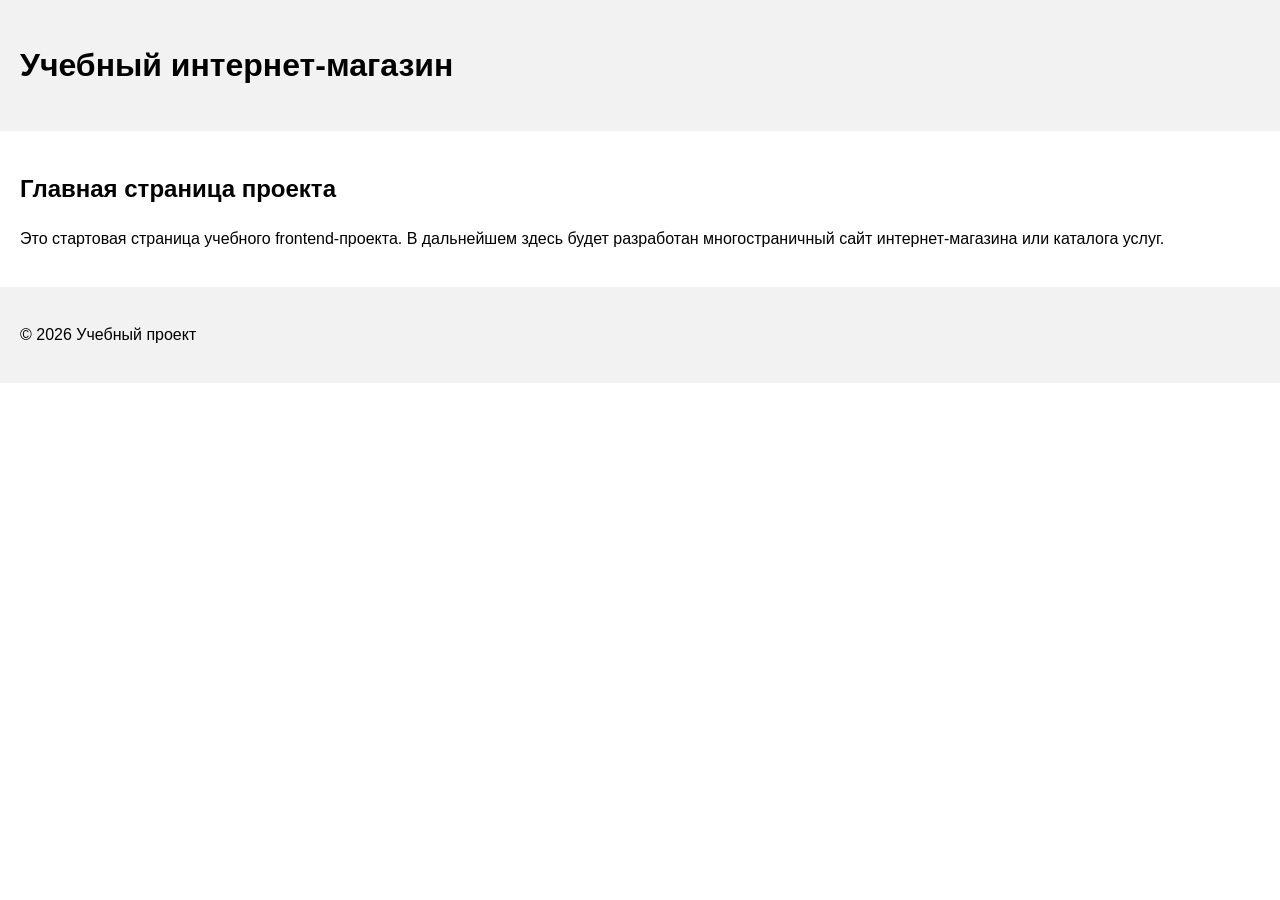
==== index.html @ fb4079a6 "feat: initialize frontend project structure" ====
<!DOCTYPE html>
<html lang="ru">
<head>
  <meta charset="UTF-8">
  <meta name="viewport" content="width=device-width, initial-scale=1.0">
  <title>Каталог товаров</title>
  <link rel="stylesheet" href="css/style.css">
</head>
<body>
  <header>
    <h1>Учебный интернет-магазин</h1>
  </header>

  <main>
    <section>
      <h2>Главная страница проекта</h2>
      <p>
        Это стартовая страница учебного frontend-проекта.
        В дальнейшем здесь будет разработан многостраничный сайт
        интернет-магазина или каталога услуг.
      </p>
    </section>
  </main>

  <footer>
    <p>&copy; 2026 Учебный проект</p>
  </footer>
</body>
</html>
---- css/style.css ----
body {
  margin: 0;
  font-family: Arial, sans-serif;
  line-height: 1.5;
}

header,
main,
footer {
  padding: 20px;
}

header {
  background-color: #f2f2f2;
}

footer {
  background-color: #f2f2f2;
}
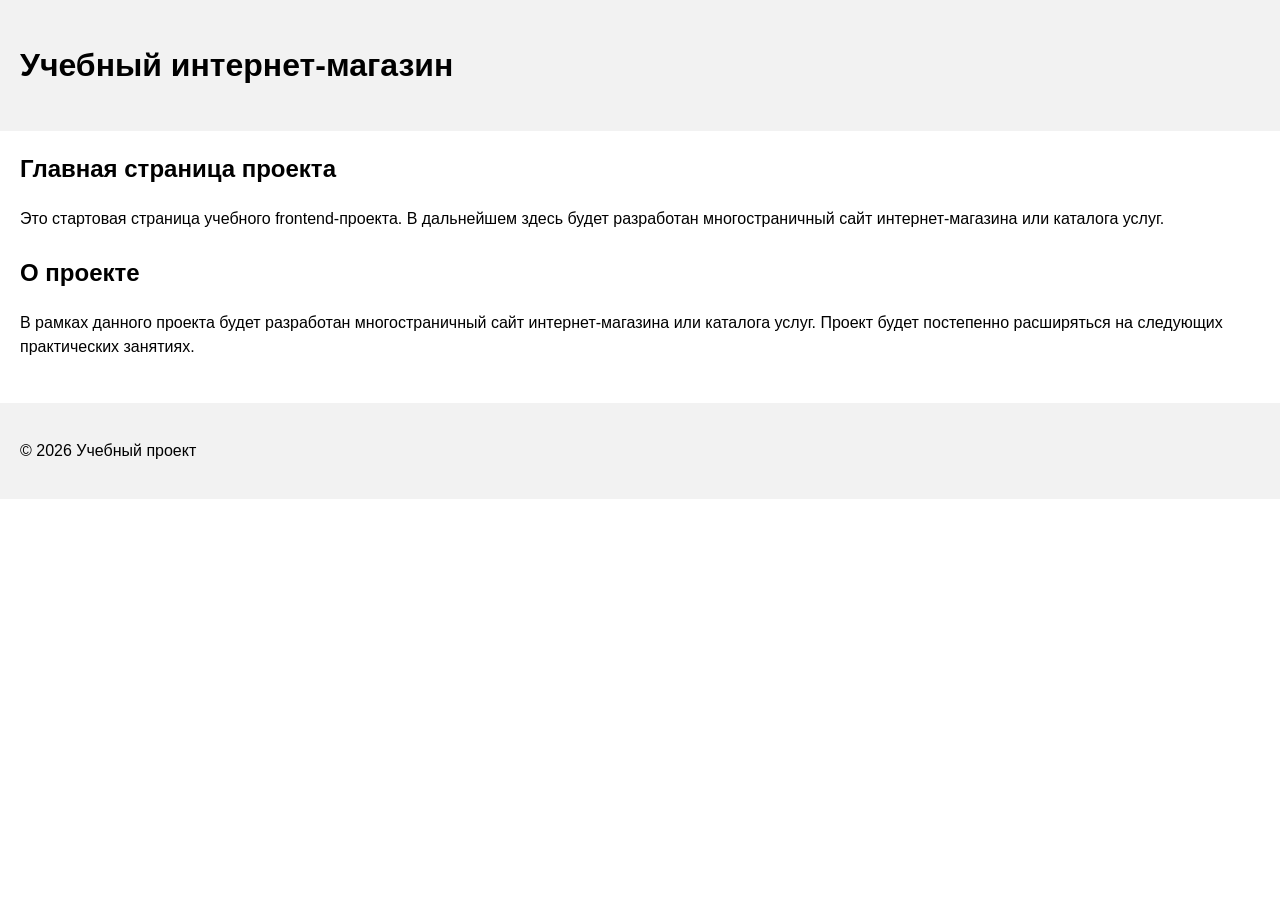
==== commit c4691328: "добавил секцию" ====
--- a/index.html
+++ b/index.html
@@ -20,6 +20,13 @@
         интернет-магазина или каталога услуг.
       </p>
     </section>
+    <section>
+        <h2>О проекте</h2>
+        <p>
+            В рамках данного проекта будет разработан многостраничный сайт интернет-магазина или каталога услуг. Проект будет постепенно
+            расширяться на следующих практических занятиях.
+        </p>
+    </section>
   </main>
 
   <footer>
--- a/css/style.css
+++ b/css/style.css
@@ -16,4 +16,12 @@
 
 footer {
   background-color: #f2f2f2;
+}
+
+section {
+    margin-bottom: 24px;
+}
+
+section h2 {
+    margin-top: 0;
 }
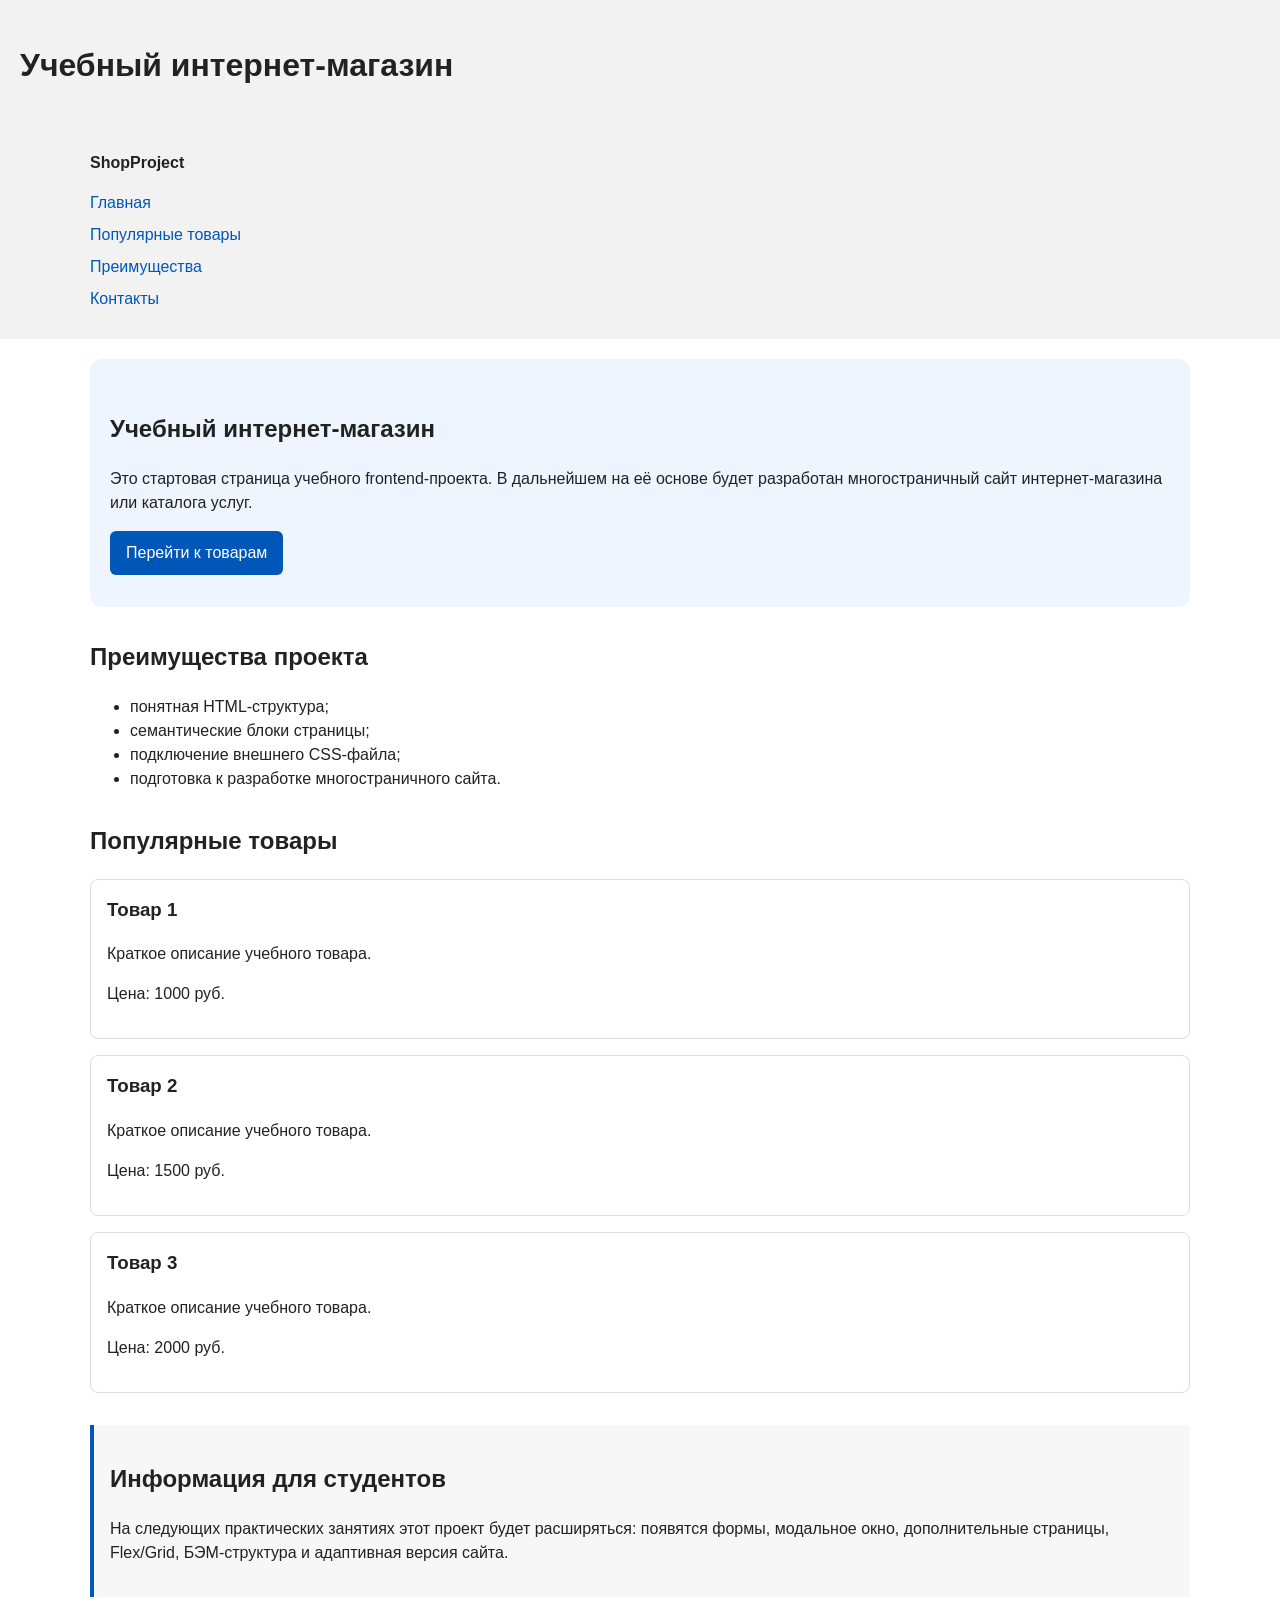
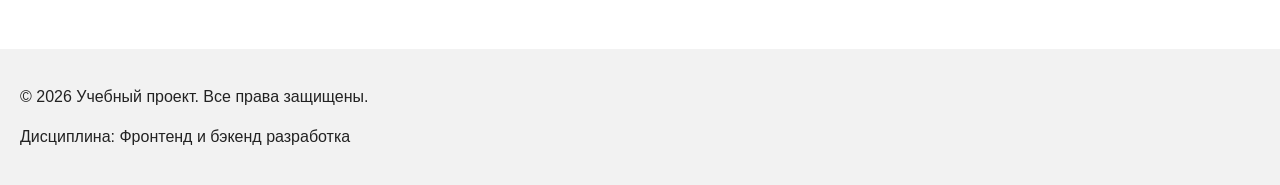
==== commit 4e793b61: "feat: add semantic HTML structure and base CSS styles" ====
--- a/index.html
+++ b/index.html
@@ -10,27 +10,83 @@
   <header>
     <h1>Учебный интернет-магазин</h1>
   </header>
+  <header>
+    <div class="site-header">
+      <a class="site-logo" href="index.html">ShopProject</a>
 
+      <nav class="site-nav" aria-label="Основная навигация">
+        <ul class="site-nav__list">
+          <li><a href="index.html">Главная</a></li>
+          <li><a href="#popular">Популярные товары</a></li>
+          <li><a href="#advantages">Преимущества</a></li>
+          <li><a href="#contacts">Контакты</a></li>
+        </ul>
+      </nav>
+    </div>
+  </header>
+  
   <main>
-    <section>
-      <h2>Главная страница проекта</h2>
+    <section class="hero">
+      <h1>Учебный интернет-магазин</h1>
       <p>
         Это стартовая страница учебного frontend-проекта.
-        В дальнейшем здесь будет разработан многостраничный сайт
+        В дальнейшем на её основе будет разработан многостраничный сайт
         интернет-магазина или каталога услуг.
       </p>
+      <a class="button" href="#popular">Перейти к товарам</a>
     </section>
-    <section>
-        <h2>О проекте</h2>
-        <p>
-            В рамках данного проекта будет разработан многостраничный сайт интернет-магазина или каталога услуг. Проект будет постепенно
-            расширяться на следующих практических занятиях.
-        </p>
+    
+    <section class="section" id="advantages">
+      <h2>Преимущества проекта</h2>
+
+      <ul class="advantages-list">
+        <li>понятная HTML-структура;</li>
+        <li>семантические блоки страницы;</li>
+        <li>подключение внешнего CSS-файла;</li>
+        <li>подготовка к разработке многостраничного сайта.</li>
+      </ul>
     </section>
+
+    <section class="section" id="popular">
+      <h2>Популярные товары</h2>
+
+      <article class="product-card">
+        <h3>Товар 1</h3>
+        <p>Краткое описание учебного товара.</p>
+        <p>Цена: 1000 руб.</p>
+      </article>
+
+      <article class="product-card">
+        <h3>Товар 2</h3>
+        <p>Краткое описание учебного товара.</p>
+        <p>Цена: 1500 руб.</p>
+      </article>
+
+      <article class="product-card">
+        <h3>Товар 3</h3>
+        <p>Краткое описание учебного товара.</p>
+        <p>Цена: 2000 руб.</p>
+      </article>
+    </section>
+
+    <aside class="aside-info">
+      <h2>Информация для студентов</h2>
+      <p>
+        На следующих практических занятиях этот проект будет расширяться:
+        появятся формы, модальное окно, дополнительные страницы, Flex/Grid,
+        БЭМ-структура и адаптивная версия сайта.
+      </p>
+    </aside>
   </main>
 
-  <footer>
-    <p>&copy; 2026 Учебный проект</p>
+
+
+
+
+  <footer id="contacts">
+    <p>&copy; 2026 Учебный проект. Все права защищены.</p>
+    <p>Дисциплина: Фронтенд и бэкенд разработка</p>
   </footer>
+
 </body>
 </html>
--- a/css/style.css
+++ b/css/style.css
@@ -1,27 +1,169 @@
+/* 
+  Универсальное правило для всех элементов.
+  border-box делает расчёт размеров более понятным:
+  width включает content, padding и border.
+*/
+* {
+  box-sizing: border-box;
+}
+/*
+  Убираем стандартный внешний отступ браузера у body.
+  Без этого вокруг страницы может появиться белая рамка.
+*/
 body {
   margin: 0;
   font-family: Arial, sans-serif;
   line-height: 1.5;
+  color: #222222;
+  background-color: #ffffff;
 }
 
+
+
+/*
+  Задаём внутренние отступы для основных областей страницы.
+  Это делает содержимое визуально отделённым от краёв окна браузера.
+*/
 header,
 main,
 footer {
   padding: 20px;
 }
-
+/*
+  Оформляем шапку страницы.
+  Пока используется простой светло-серый фон.
+*/
 header {
   background-color: #f2f2f2;
 }
-
+/*
+  Оформляем подвал страницы тем же фоном,
+  чтобы визуально отделить его от основного содержимого.
+*/
 footer {
   background-color: #f2f2f2;
 }
 
-section {
-    margin-bottom: 24px;
+
+/*
+  Ограничиваем ширину содержимого шапки,
+  чтобы оно не растягивалось слишком сильно на широких экранах.
+*/
+.site-header {
+  max-width: 1100px;
+  margin: 0 auto;
+}
+/*
+  Оформляем текстовый логотип.
+*/
+.site-logo {
+  font-weight: bold;
+  text-decoration: none;
+  color: #222222;
+}
+/*
+  Убираем стандартные отступы и маркеры списка навигации.
+*/
+.site-nav__list {
+  padding: 0;
+  margin: 16px 0 0;
+  list-style: none;
+}
+/*
+  Добавляем расстояние между пунктами меню.
+*/
+.site-nav__list li {
+  margin-bottom: 8px;
+}
+/*
+  Оформляем ссылки меню.
+*/
+.site-nav__list a {
+  color: #0057b8;
+  text-decoration: none;
+}
+/*
+  При наведении мыши подчёркиваем ссылку.
+  Подробно состояния интерфейса будут рассмотрены в практической работе 1.7.
+*/
+.site-nav__list a:hover {
+  text-decoration: underline;
 }
 
-section h2 {
-    margin-top: 0;
-}+
+
+/*
+  Hero-блок — первый крупный блок страницы.
+  Он визуально отделяется от остальных разделов фоном и отступами.
+*/
+.hero {
+  max-width: 1100px;
+  margin: 0 auto 32px;
+  padding: 32px 20px;
+  background-color: #eef5ff;
+  border-radius: 12px;
+}
+/*
+  Общий класс для разделов страницы.
+*/
+.section {
+  max-width: 1100px;
+  margin: 0 auto 32px;
+}
+/*
+  Убираем лишний верхний отступ у заголовков разделов.
+*/
+.section h2 {
+  margin-top: 0;
+}
+
+
+
+/*
+  Карточка товара — самостоятельный блок.
+  На следующих занятиях карточки будут доработаны и выстроены в сетку.
+*/
+.product-card {
+  margin-bottom: 16px;
+  padding: 16px;
+  border: 1px solid #dddddd;
+  border-radius: 8px;
+  background-color: #ffffff;
+}
+/*
+  Убираем лишний верхний отступ у заголовка карточки.
+*/
+.product-card h3 {
+  margin-top: 0;
+}
+
+
+
+
+/*
+  Пока это обычная ссылка, но визуально она оформляется как кнопка.
+*/
+.button {
+  display: inline-block;
+  padding: 10px 16px;
+  color: #ffffff;
+  background-color: #0057b8;
+  text-decoration: none;
+  border-radius: 6px;
+}
+/*
+  Простое состояние наведения для кнопки.
+*/
+.button:hover {
+  background-color: #003f86;
+}
+/*
+  Дополнительный информационный блок.
+*/
+.aside-info {
+  max-width: 1100px;
+  margin: 0 auto 32px;
+  padding: 16px;
+  border-left: 4px solid #0057b8;
+  background-color: #f7f7f7;
+}
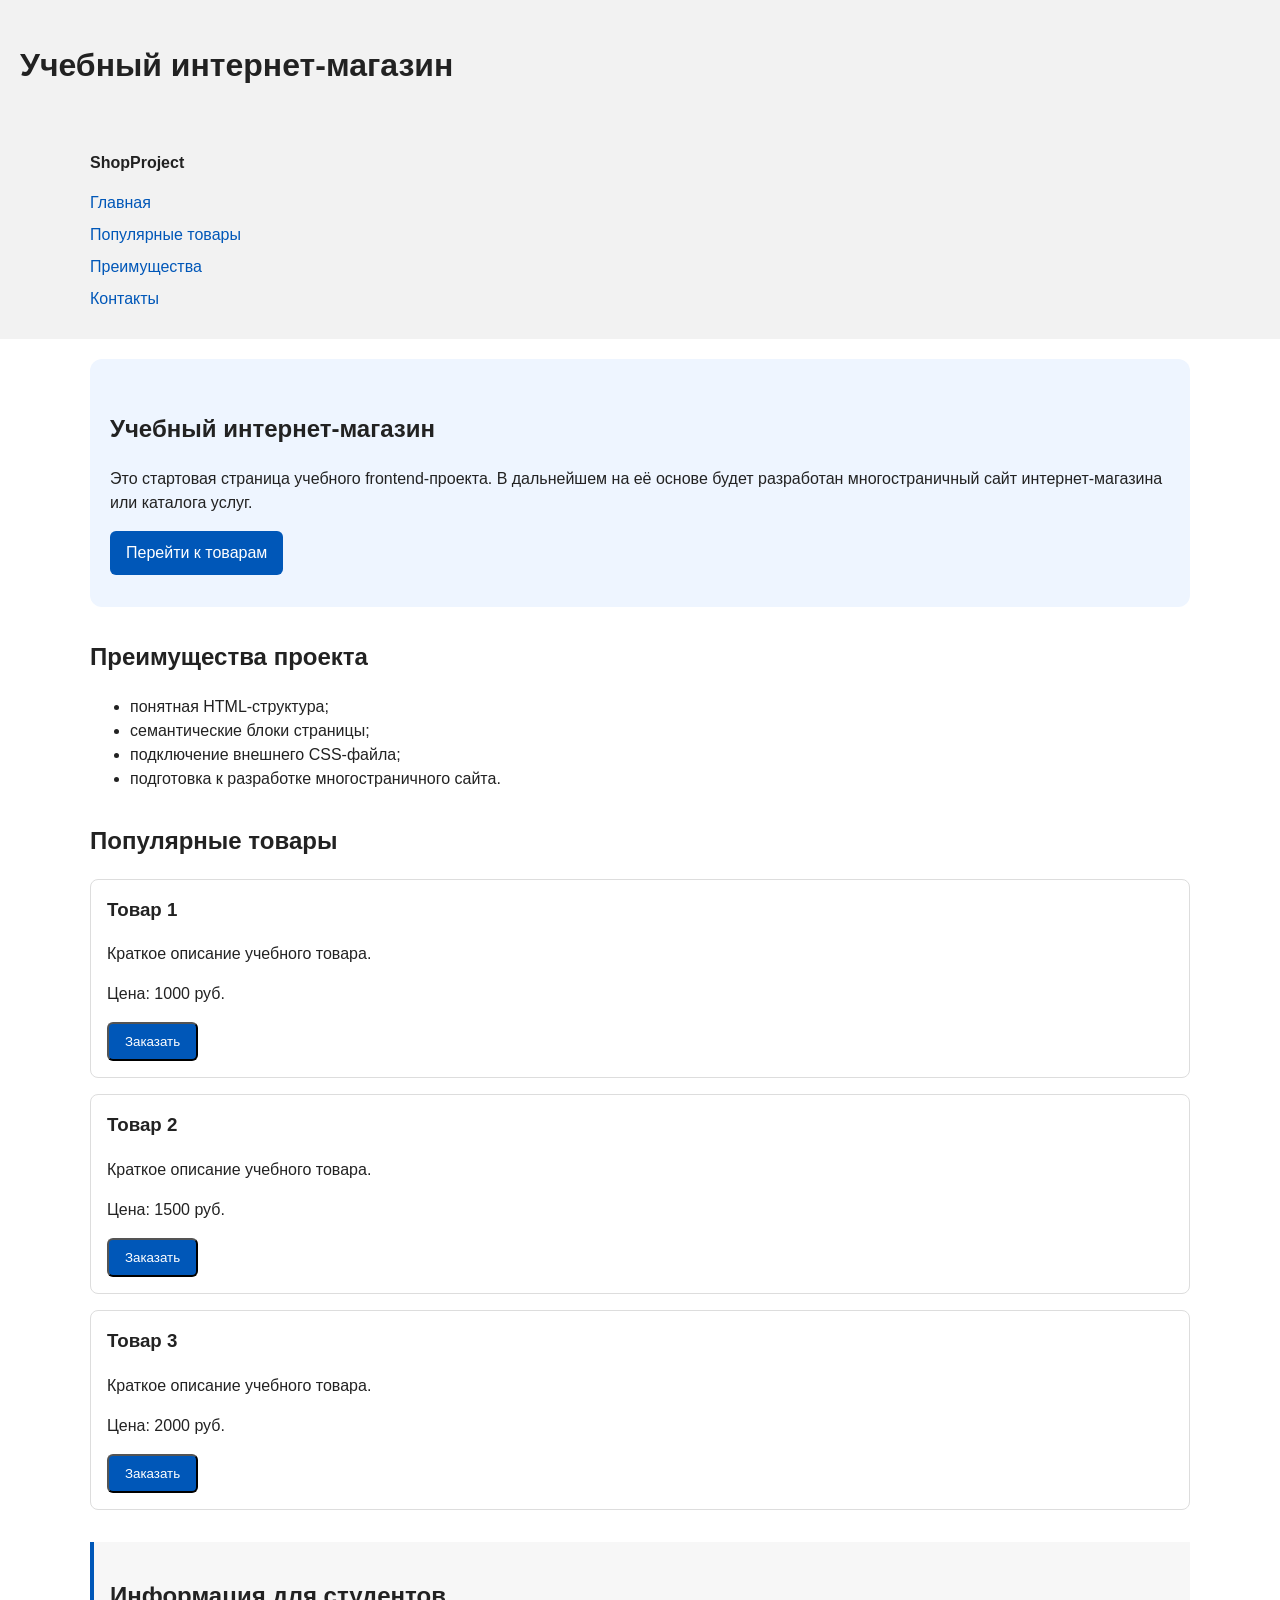
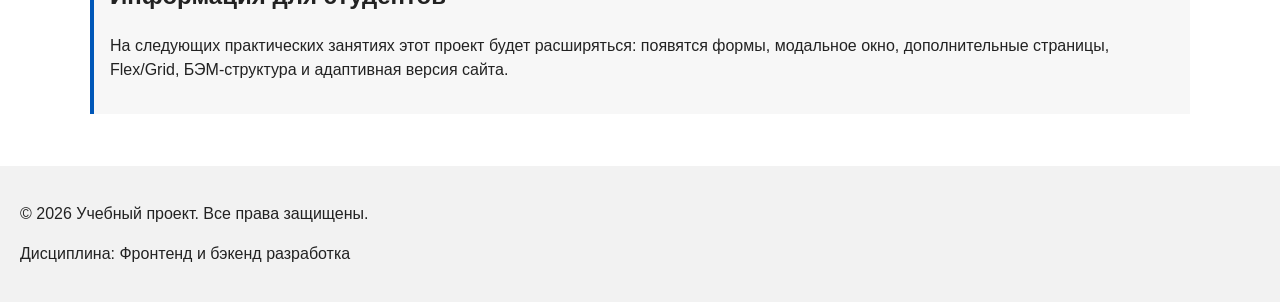
==== commit a8961290: "feat: add order form modal and validation" ====
--- a/index.html
+++ b/index.html
@@ -5,6 +5,7 @@
   <meta name="viewport" content="width=device-width, initial-scale=1.0">
   <title>Каталог товаров</title>
   <link rel="stylesheet" href="css/style.css">
+  <script src="js/main.js" defer></script>
 </head>
 <body>
   <header>
@@ -54,18 +55,24 @@
         <h3>Товар 1</h3>
         <p>Краткое описание учебного товара.</p>
         <p>Цена: 1000 руб.</p>
+        <button class="button product-card__button" type="button" data-product="Товар 1">Заказать</button>
+
       </article>
 
       <article class="product-card">
         <h3>Товар 2</h3>
         <p>Краткое описание учебного товара.</p>
         <p>Цена: 1500 руб.</p>
+        <button class="button product-card__button" type="button" data-product="Товар 1">Заказать</button>
+
       </article>
 
       <article class="product-card">
         <h3>Товар 3</h3>
         <p>Краткое описание учебного товара.</p>
         <p>Цена: 2000 руб.</p>
+        <button class="button product-card__button" type="button" data-product="Товар 1">Заказать</button>
+
       </article>
     </section>
 
@@ -81,6 +88,102 @@
 
 
 
+  <dialog class="order-dialog" id="order-dialog" aria-labelledby="order-dialog-title">
+    <h2 id="order-dialog-title">Оформление заявки</h2>
+
+    <form class="order-form" id="order-form" action="#" method="post" novalidate>
+      <input id="selected-product" name="selected-product" type="hidden">
+
+      <div class="form-field">
+        <label for="order-name">Имя</label>
+        <input
+          id="order-name"
+          name="name"
+          type="text"
+          placeholder="Введите ваше имя"
+          minlength="2"
+          autocomplete="given-name"
+          required
+        >
+      </div>
+
+      <div class="form-field">
+        <label for="order-email">E-mail</label>
+        <input
+          id="order-email"
+          name="email"
+          type="email"
+          placeholder="example@mail.ru"
+          autocomplete="email"
+          required
+        >
+      </div>
+
+      <div class="form-field">
+        <label for="order-phone">Телефон</label>
+        <input
+          id="order-phone"
+          name="phone"
+          type="tel"
+          inputmode="tel"
+          placeholder="+7 (900) 000-00-00"
+          pattern="^\+7 \(\d{3}\) \d{3}-\d{2}-\d{2}$"
+          required
+        >
+        <small>Формат: +7 (900) 000-00-00</small>
+      </div>
+
+      <div class="form-field">
+        <label for="order-date">Дата связи</label>
+        <input
+          id="order-date"
+          name="date"
+          type="date"
+        >
+      </div>
+
+      <div class="form-field">
+        <label for="order-topic">Тема заявки</label>
+        <select id="order-topic" name="topic" required>
+          <option value="">Выберите тему</option>
+          <option value="product">Заказ товара</option>
+          <option value="consultation">Консультация</option>
+          <option value="delivery">Доставка</option>
+        </select>
+      </div>
+
+      <div class="form-field">
+        <label for="order-comment">Комментарий</label>
+        <textarea
+          id="order-comment"
+          name="comment"
+          rows="4"
+          placeholder="Укажите дополнительную информацию"
+        ></textarea>
+      </div>
+
+      <div class="form-field form-field--checkbox">
+        <label>
+          <input
+            id="order-agreement"
+            name="agreement"
+            type="checkbox"
+            required
+          >
+          Я согласен на обработку данных
+        </label>
+      </div>
+
+      <div class="form-actions">
+        <button type="button" id="close-order-dialog">Закрыть</button>
+        <button type="submit">Отправить заявку</button>
+      </div>
+    </form>
+  </dialog>
+
+  <p class="success-message" id="success-message" hidden>
+    Форма успешно отправлена!
+  </p>
 
 
   <footer id="contacts">
--- a/css/style.css
+++ b/css/style.css
@@ -167,3 +167,106 @@
   border-left: 4px solid #0057b8;
   background-color: #f7f7f7;
 }
+
+
+/*
+  Модальное окно.
+  Элемент dialog сам умеет открываться поверх страницы.
+*/
+.order-dialog {
+  width: min(100% - 32px, 560px);
+  padding: 24px;
+  border: none;
+  border-radius: 12px;
+}
+
+/*
+  Затемнение фона за модальным окном.
+*/
+.order-dialog::backdrop {
+  background-color: rgba(0, 0, 0, 0.5);
+}
+
+/*
+  Поле формы.
+  Каждый блок получает нижний отступ.
+*/
+.form-field {
+  margin-bottom: 16px;
+}
+
+/*
+  Подпись поля.
+*/
+.form-field label {
+  display: block;
+  margin-bottom: 6px;
+}
+
+/*
+  Основные поля формы.
+*/
+.form-field input,
+.form-field select,
+.form-field textarea {
+  width: 100%;
+  padding: 10px 12px;
+  border: 1px solid #cccccc;
+  border-radius: 6px;
+  font: inherit;
+}
+
+/*
+  Checkbox не должен занимать всю ширину.
+*/
+.form-field input[type="checkbox"] {
+  width: auto;
+}
+
+/*
+  Подсказка под полем телефона.
+*/
+.form-field small {
+  display: block;
+  margin-top: 4px;
+  color: #666666;
+}
+
+/*
+  Видимый фокус для клавиатурной навигации.
+*/
+.form-field input:focus-visible,
+.form-field select:focus-visible,
+.form-field textarea:focus-visible,
+.form-actions button:focus-visible {
+  outline: 2px solid #0057b8;
+  outline-offset: 2px;
+}
+
+/*
+  Подсветка ошибочных полей.
+  Атрибут aria-invalid будет добавляться через JavaScript.
+*/
+[aria-invalid="true"] {
+  border-color: #b00020;
+}
+
+/*
+  Кнопки формы.
+*/
+.form-actions {
+  display: flex;
+  gap: 12px;
+  margin-top: 20px;
+}
+
+/*
+  Сообщение об успешной отправке.
+*/
+.success-message {
+  max-width: 1100px;
+  margin: 24px auto;
+  padding: 16px;
+  border-left: 4px solid #168a2f;
+  background-color: #eefaf0;
+}
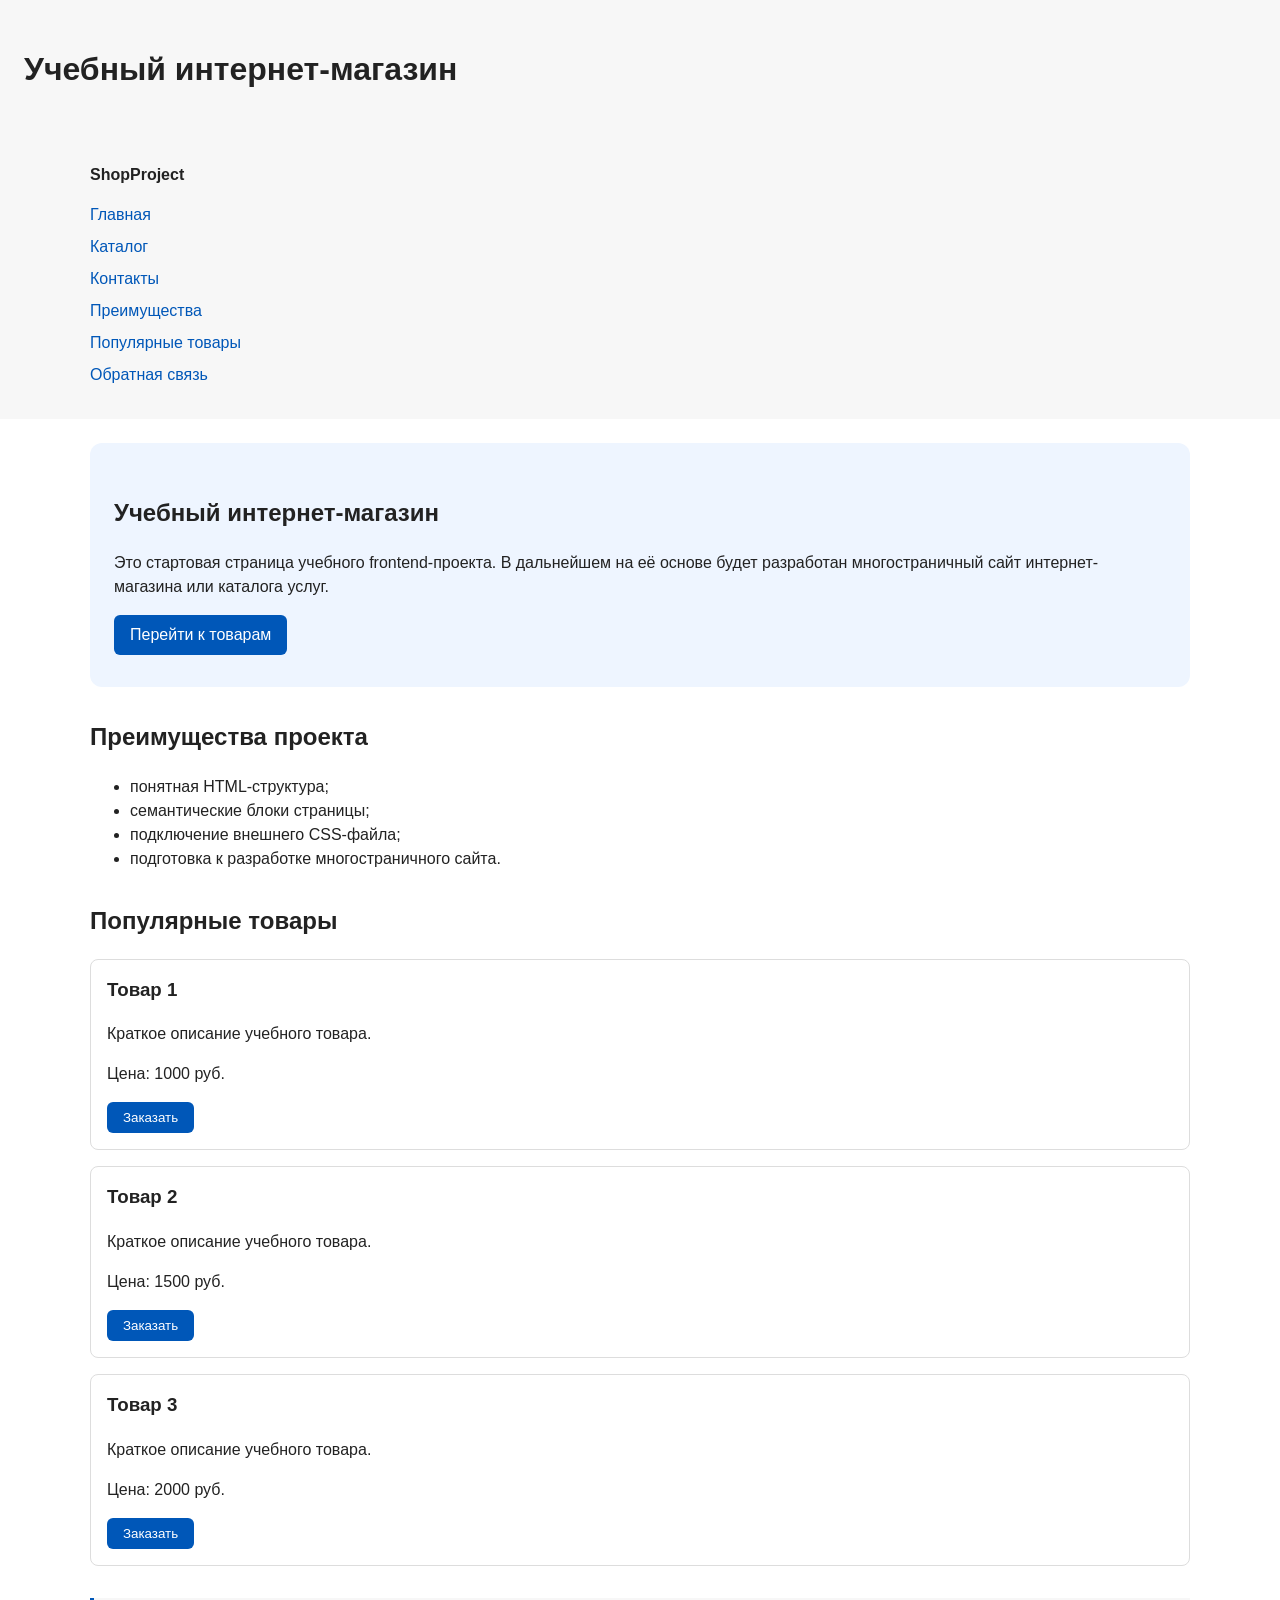
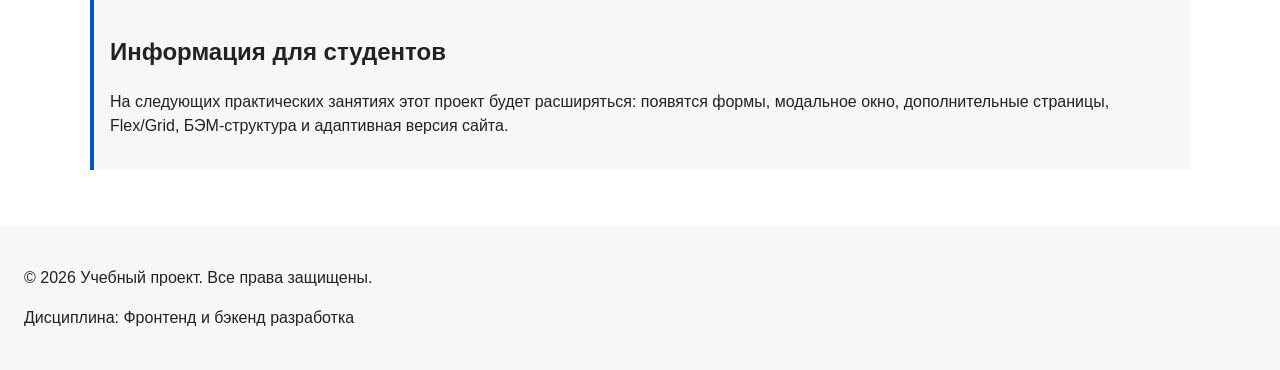
==== commit 4d73937c: "feat: add multy-page structure navigation and anchots" ====
--- a/index.html
+++ b/index.html
@@ -18,11 +18,14 @@
       <nav class="site-nav" aria-label="Основная навигация">
         <ul class="site-nav__list">
           <li><a href="index.html">Главная</a></li>
-          <li><a href="#popular">Популярные товары</a></li>
-          <li><a href="#advantages">Преимущества</a></li>
-          <li><a href="#contacts">Контакты</a></li>
+          <li><a href="catalog.html">Каталог</a></li>
+          <li><a href="contacts.html">Контакты</a></li>
+          <li><a href="index.html#advantages">Преимущества</a></li>
+          <li><a href="index.html#popular">Популярные товары</a></li>
+          <li><a href="index.html#contacts">Обратная связь</a></li>
         </ul>
       </nav>
+
     </div>
   </header>
   
--- a/css/style.css
+++ b/css/style.css
@@ -1,22 +1,60 @@
-/* 
-  Универсальное правило для всех элементов.
-  border-box делает расчёт размеров более понятным:
-  width включает content, padding и border.
-*/
+html {
+  scroll-behavior: smooth;
+}
+
+
+/* ===============================
+   1. Переменные проекта
+   =============================== */
+
+:root {
+  /* Основные цвета проекта */
+  --color-bg: #ffffff;
+  --color-text: #222222;
+  --color-muted: #666666;
+  --color-primary: #0057b8;
+  --color-primary-dark: #003f86;
+  --color-border: #dddddd;
+  --color-surface: #f7f7f7;
+  --color-surface-accent: #eef5ff;
+  --color-danger: #b00020;
+  --color-success: #168a2f;
+  --color-success-bg: #eefaf0;
+  --color-white: #ffffff;
+
+  /* Отступы */
+  --space-xs: 4px;
+  --space-sm: 8px;
+  --space-md: 16px;
+  --space-lg: 24px;
+  --space-xl: 32px;
+
+  /* Скругления */
+  --radius-sm: 6px;
+  --radius-md: 8px;
+  --radius-lg: 12px;
+
+  /* Размеры */
+  --container-width: 1100px;
+}
+
+
+/* ===============================
+   2. Базовые стили
+   =============================== */
+
 * {
   box-sizing: border-box;
 }
-/*
-  Убираем стандартный внешний отступ браузера у body.
-  Без этого вокруг страницы может появиться белая рамка.
-*/
+
 body {
   margin: 0;
   font-family: Arial, sans-serif;
   line-height: 1.5;
-  color: #222222;
-  background-color: #ffffff;
-}
+  color: var(--color-text);
+  background-color: var(--color-bg);
+}
+
 
 
 
@@ -27,21 +65,39 @@
 header,
 main,
 footer {
-  padding: 20px;
+  padding: var(--space-lg);
 }
 /*
   Оформляем шапку страницы.
   Пока используется простой светло-серый фон.
 */
 header {
-  background-color: #f2f2f2;
+  background-color: var(--color-surface);
 }
 /*
   Оформляем подвал страницы тем же фоном,
   чтобы визуально отделить его от основного содержимого.
 */
 footer {
-  background-color: #f2f2f2;
+  background-color: var(--color-surface);
+}
+
+
+/* ===============================
+   3. Общие элементы интерфейса
+   =============================== */
+
+a {
+  color: var(--color-primary);
+}
+
+a:hover {
+  color: var(--color-primary-dark);
+}
+
+a:focus-visible {
+  outline: 2px solid var(--color-primary);
+  outline-offset: 3px;
 }
 
 
@@ -96,27 +152,34 @@
   Hero-блок — первый крупный блок страницы.
   Он визуально отделяется от остальных разделов фоном и отступами.
 */
+/* ===============================
+   4. Компоненты страницы
+   =============================== */
+
 .hero {
-  max-width: 1100px;
-  margin: 0 auto 32px;
-  padding: 32px 20px;
-  background-color: #eef5ff;
-  border-radius: 12px;
-}
-/*
-  Общий класс для разделов страницы.
-*/
+  max-width: var(--container-width);
+  margin: 0 auto var(--space-xl);
+  padding: var(--space-xl) var(--space-lg);
+  background-color: var(--color-surface-accent);
+  border-radius: var(--radius-lg);
+}
+
 .section {
-  max-width: 1100px;
-  margin: 0 auto 32px;
-}
-/*
-  Убираем лишний верхний отступ у заголовков разделов.
-*/
+  max-width: var(--container-width);
+  margin: 0 auto var(--space-xl);
+}
+
 .section h2 {
   margin-top: 0;
 }
 
+/*
+  Убираем лишний верхний отступ у заголовков разделов.
+*/
+.section h2 {
+  margin-top: 0;
+}
+
 
 
 /*
@@ -124,49 +187,62 @@
   На следующих занятиях карточки будут доработаны и выстроены в сетку.
 */
 .product-card {
-  margin-bottom: 16px;
-  padding: 16px;
-  border: 1px solid #dddddd;
-  border-radius: 8px;
-  background-color: #ffffff;
-}
-/*
-  Убираем лишний верхний отступ у заголовка карточки.
-*/
+  margin-bottom: var(--space-md);
+  padding: var(--space-md);
+  border: 1px solid var(--color-border);
+  border-radius: var(--radius-md);
+  background-color: var(--color-bg);
+}
+
+.product-card:hover {
+  border-color: var(--color-primary);
+}
+
 .product-card h3 {
   margin-top: 0;
 }
 
 
 
-
 /*
   Пока это обычная ссылка, но визуально она оформляется как кнопка.
 */
 .button {
   display: inline-block;
-  padding: 10px 16px;
-  color: #ffffff;
-  background-color: #0057b8;
+  padding: var(--space-sm) var(--space-md);
+  color: var(--color-white);
+  background-color: var(--color-primary);
   text-decoration: none;
-  border-radius: 6px;
-}
-/*
-  Простое состояние наведения для кнопки.
-*/
+  border: none;
+  border-radius: var(--radius-sm);
+  cursor: pointer;
+}
+
 .button:hover {
-  background-color: #003f86;
-}
+  background-color: var(--color-primary-dark);
+}
+
+.button:focus-visible {
+  outline: 2px solid var(--color-primary);
+  outline-offset: 3px;
+}
+
+.button:disabled {
+  opacity: 0.6;
+  cursor: not-allowed;
+}
+
 /*
   Дополнительный информационный блок.
 */
 .aside-info {
-  max-width: 1100px;
-  margin: 0 auto 32px;
-  padding: 16px;
-  border-left: 4px solid #0057b8;
-  background-color: #f7f7f7;
-}
+  max-width: var(--container-width);
+  margin: 0 auto var(--space-xl);
+  padding: var(--space-md);
+  border-left: 4px solid var(--color-primary);
+  background-color: var(--color-surface);
+}
+
 
 
 /*
@@ -183,73 +259,72 @@
 /*
   Затемнение фона за модальным окном.
 */
+/* ===============================
+   5. Форма и модальное окно
+   =============================== */
+
+.order-dialog {
+  width: min(100% - 32px, 560px);
+  padding: var(--space-lg);
+  border: none;
+  border-radius: var(--radius-lg);
+}
+
 .order-dialog::backdrop {
   background-color: rgba(0, 0, 0, 0.5);
 }
 
-/*
-  Поле формы.
-  Каждый блок получает нижний отступ.
-*/
 .form-field {
-  margin-bottom: 16px;
-}
-
-/*
-  Подпись поля.
-*/
+  margin-bottom: var(--space-md);
+}
+
 .form-field label {
   display: block;
-  margin-bottom: 6px;
-}
-
-/*
-  Основные поля формы.
-*/
+  margin-bottom: var(--space-xs);
+}
+
 .form-field input,
 .form-field select,
 .form-field textarea {
   width: 100%;
   padding: 10px 12px;
-  border: 1px solid #cccccc;
-  border-radius: 6px;
+  border: 1px solid var(--color-border);
+  border-radius: var(--radius-sm);
   font: inherit;
 }
 
-/*
-  Checkbox не должен занимать всю ширину.
-*/
 .form-field input[type="checkbox"] {
   width: auto;
 }
 
-/*
-  Подсказка под полем телефона.
-*/
 .form-field small {
   display: block;
-  margin-top: 4px;
-  color: #666666;
-}
+  margin-top: var(--space-xs);
+  color: var(--color-muted);
+}
+
 
 /*
   Видимый фокус для клавиатурной навигации.
 */
+.form-field input:hover,
+.form-field select:hover,
+.form-field textarea:hover {
+  border-color: var(--color-primary);
+}
+
 .form-field input:focus-visible,
 .form-field select:focus-visible,
 .form-field textarea:focus-visible,
 .form-actions button:focus-visible {
-  outline: 2px solid #0057b8;
-  outline-offset: 2px;
-}
-
-/*
-  Подсветка ошибочных полей.
-  Атрибут aria-invalid будет добавляться через JavaScript.
-*/
+  outline: 2px solid var(--color-primary);
+  outline-offset: 3px;
+}
+
 [aria-invalid="true"] {
-  border-color: #b00020;
-}
+  border-color: var(--color-danger);
+}
+
 
 /*
   Кнопки формы.
@@ -264,9 +339,30 @@
   Сообщение об успешной отправке.
 */
 .success-message {
-  max-width: 1100px;
-  margin: 24px auto;
-  padding: 16px;
-  border-left: 4px solid #168a2f;
-  background-color: #eefaf0;
-}
+  max-width: var(--container-width);
+  margin: var(--space-lg) auto;
+  padding: var(--space-md);
+  border-left: 4px solid var(--color-success);
+  background-color: var(--color-success-bg);
+}
+
+.breadcrumbs {
+  max-width: var(--container-width);
+  margin: 0 auto var(--space-md);
+  font-size: 14px;
+  color: var(--color-muted);
+}
+
+.breadcrumbs a {
+  color: var(--color-primary);
+}
+
+.breadcrumbs span::before {
+  content: " / ";
+  color: var(--color-muted);
+}
+
+:target {
+  outline: 2px dashed var(--color-primary);
+  outline-offset: 4px;
+}
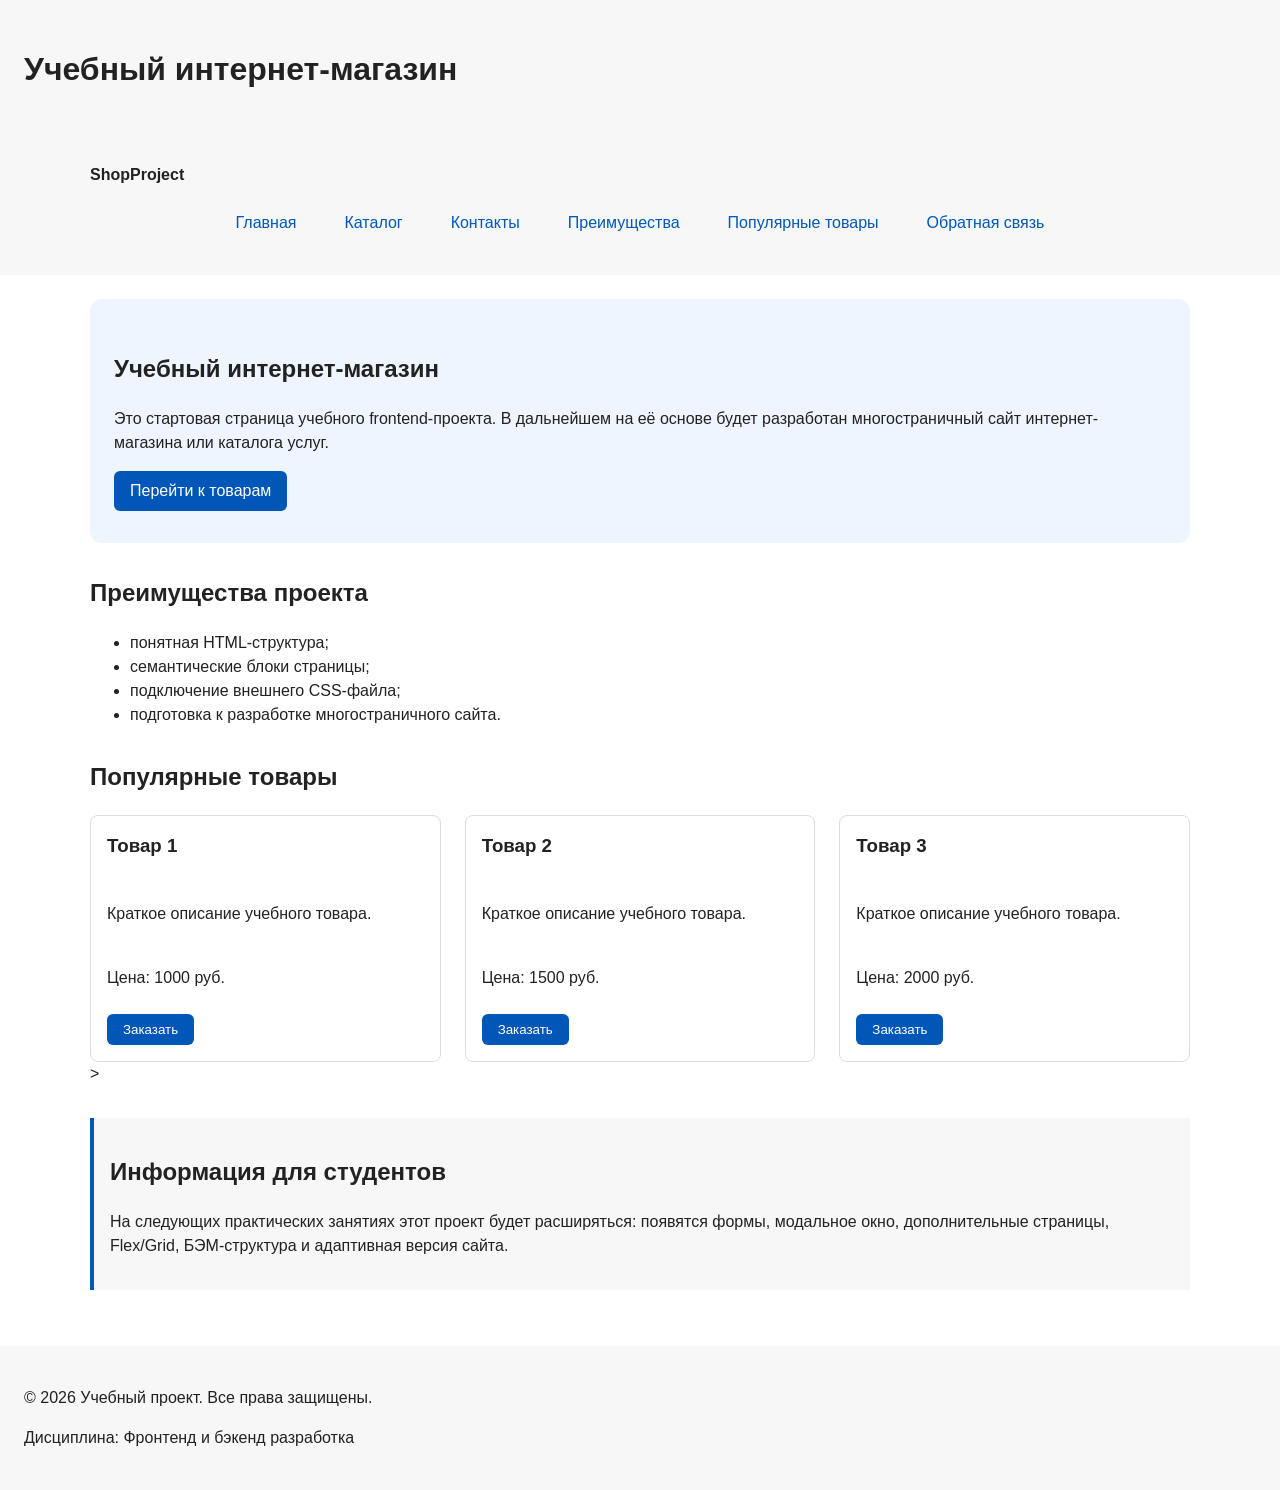
==== commit a4ea07ed: "feat: add flex navigation and grid catalog layout" ====
--- a/index.html
+++ b/index.html
@@ -3,6 +3,10 @@
 <head>
   <meta charset="UTF-8">
   <meta name="viewport" content="width=device-width, initial-scale=1.0">
+  <meta property="og:type" content="website">
+  <meta property="og:title" content="Учебный интернет-магазин">
+  <meta property="og:description" content="Учебный frontend-проект интернет-магазина.">
+  <meta property="og:image" content="https://username.github.io/kr1-html-css-shop/images/preview.jpg">
   <title>Каталог товаров</title>
   <link rel="stylesheet" href="css/style.css">
   <script src="js/main.js" defer></script>
@@ -54,29 +58,31 @@
     <section class="section" id="popular">
       <h2>Популярные товары</h2>
 
-      <article class="product-card">
-        <h3>Товар 1</h3>
-        <p>Краткое описание учебного товара.</p>
-        <p>Цена: 1000 руб.</p>
-        <button class="button product-card__button" type="button" data-product="Товар 1">Заказать</button>
-
-      </article>
-
-      <article class="product-card">
-        <h3>Товар 2</h3>
-        <p>Краткое описание учебного товара.</p>
-        <p>Цена: 1500 руб.</p>
-        <button class="button product-card__button" type="button" data-product="Товар 1">Заказать</button>
-
-      </article>
-
-      <article class="product-card">
-        <h3>Товар 3</h3>
-        <p>Краткое описание учебного товара.</p>
-        <p>Цена: 2000 руб.</p>
-        <button class="button product-card__button" type="button" data-product="Товар 1">Заказать</button>
-
-      </article>
+      <div class="products-grid">
+        <article class="product-card">
+          <h3>Товар 1</h3>
+          <p>Краткое описание учебного товара.</p>
+          <p>Цена: 1000 руб.</p>
+          <button class="button product-card__button" type="button" data-product="Товар 1">Заказать</button>
+
+        </article>
+
+        <article class="product-card">
+          <h3>Товар 2</h3>
+          <p>Краткое описание учебного товара.</p>
+          <p>Цена: 1500 руб.</p>
+          <button class="button product-card__button" type="button" data-product="Товар 1">Заказать</button>
+
+        </article>
+
+        <article class="product-card">
+          <h3>Товар 3</h3>
+          <p>Краткое описание учебного товара.</p>
+          <p>Цена: 2000 руб.</p>
+          <button class="button product-card__button" type="button" data-product="Товар 1">Заказать</button>
+
+        </article>
+      </div>>
     </section>
 
     <aside class="aside-info">
--- a/css/style.css
+++ b/css/style.css
@@ -121,10 +121,16 @@
   Убираем стандартные отступы и маркеры списка навигации.
 */
 .site-nav__list {
+  display: flex;
+  flex-wrap: wrap;
+  justify-content: center;
+  align-items: center;
+  gap: var(--space-md);
   padding: 0;
-  margin: 16px 0 0;
+  margin: var(--space-md) 0 0;
   list-style: none;
 }
+
 /*
   Добавляем расстояние между пунктами меню.
 */
@@ -135,9 +141,18 @@
   Оформляем ссылки меню.
 */
 .site-nav__list a {
-  color: #0057b8;
+  display: inline-block;
+  padding: var(--space-sm) var(--space-md);
+  color: var(--color-primary);
   text-decoration: none;
-}
+  border-radius: var(--radius-sm);
+}
+
+.site-nav__list a:hover {
+  color: var(--color-white);
+  background-color: var(--color-primary);
+}
+
 /*
   При наведении мыши подчёркиваем ссылку.
   Подробно состояния интерфейса будут рассмотрены в практической работе 1.7.
@@ -187,12 +202,21 @@
   На следующих занятиях карточки будут доработаны и выстроены в сетку.
 */
 .product-card {
-  margin-bottom: var(--space-md);
+  display: flex;
+  flex-direction: column;
+  gap: var(--space-sm);
+  margin-bottom: 0;
   padding: var(--space-md);
   border: 1px solid var(--color-border);
   border-radius: var(--radius-md);
   background-color: var(--color-bg);
 }
+
+.product-card .button {
+  margin-top: auto;
+  align-self: flex-start;
+}
+
 
 .product-card:hover {
   border-color: var(--color-primary);
@@ -366,3 +390,111 @@
   outline: 2px dashed var(--color-primary);
   outline-offset: 4px;
 }
+
+.products-grid {
+  display: grid;
+  grid-template-columns: repeat(3, 1fr);
+  gap: var(--space-lg);
+}
+
+
+.catalog-layout {
+  max-width: var(--container-width);
+  margin: 0 auto var(--space-xl);
+  display: grid;
+  grid-template-columns: 260px 1fr;
+  grid-template-areas: "filters products";
+  gap: var(--space-lg);
+}
+
+.catalog-filters {
+  grid-area: filters;
+  padding: var(--space-md);
+  border: 1px solid var(--color-border);
+  border-radius: var(--radius-md);
+  background-color: var(--color-surface);
+}
+
+.catalog-products {
+  grid-area: products;
+}
+
+.filters-form {
+  display: grid;
+  gap: var(--space-md);
+}
+
+.filters-form fieldset {
+  margin: 0;
+  padding: var(--space-md);
+  border: 1px solid var(--color-border);
+  border-radius: var(--radius-sm);
+}
+
+.filters-form legend {
+  font-weight: 700;
+}
+
+.filters-form label {
+  display: block;
+  margin-bottom: var(--space-sm);
+}
+
+.filters-form input[type="number"] {
+  width: 100%;
+  padding: 8px 10px;
+  border: 1px solid var(--color-border);
+  border-radius: var(--radius-sm);
+  font: inherit;
+}
+
+
+.catalog-layout {
+  max-width: var(--container-width);
+  margin: 0 auto var(--space-xl);
+  display: grid;
+  grid-template-columns: 260px 1fr;
+  grid-template-areas: "filters products";
+  gap: var(--space-lg);
+}
+
+.catalog-filters {
+  grid-area: filters;
+  padding: var(--space-md);
+  border: 1px solid var(--color-border);
+  border-radius: var(--radius-md);
+  background-color: var(--color-surface);
+}
+
+.catalog-products {
+  grid-area: products;
+}
+
+.filters-form {
+  display: grid;
+  gap: var(--space-md);
+}
+
+.filters-form fieldset {
+  margin: 0;
+  padding: var(--space-md);
+  border: 1px solid var(--color-border);
+  border-radius: var(--radius-sm);
+}
+
+.filters-form legend {
+  font-weight: 700;
+}
+
+.filters-form label {
+  display: block;
+  margin-bottom: var(--space-sm);
+}
+
+.filters-form input[type="number"] {
+  width: 100%;
+  padding: 8px 10px;
+  border: 1px solid var(--color-border);
+  border-radius: var(--radius-sm);
+  font: inherit;
+}
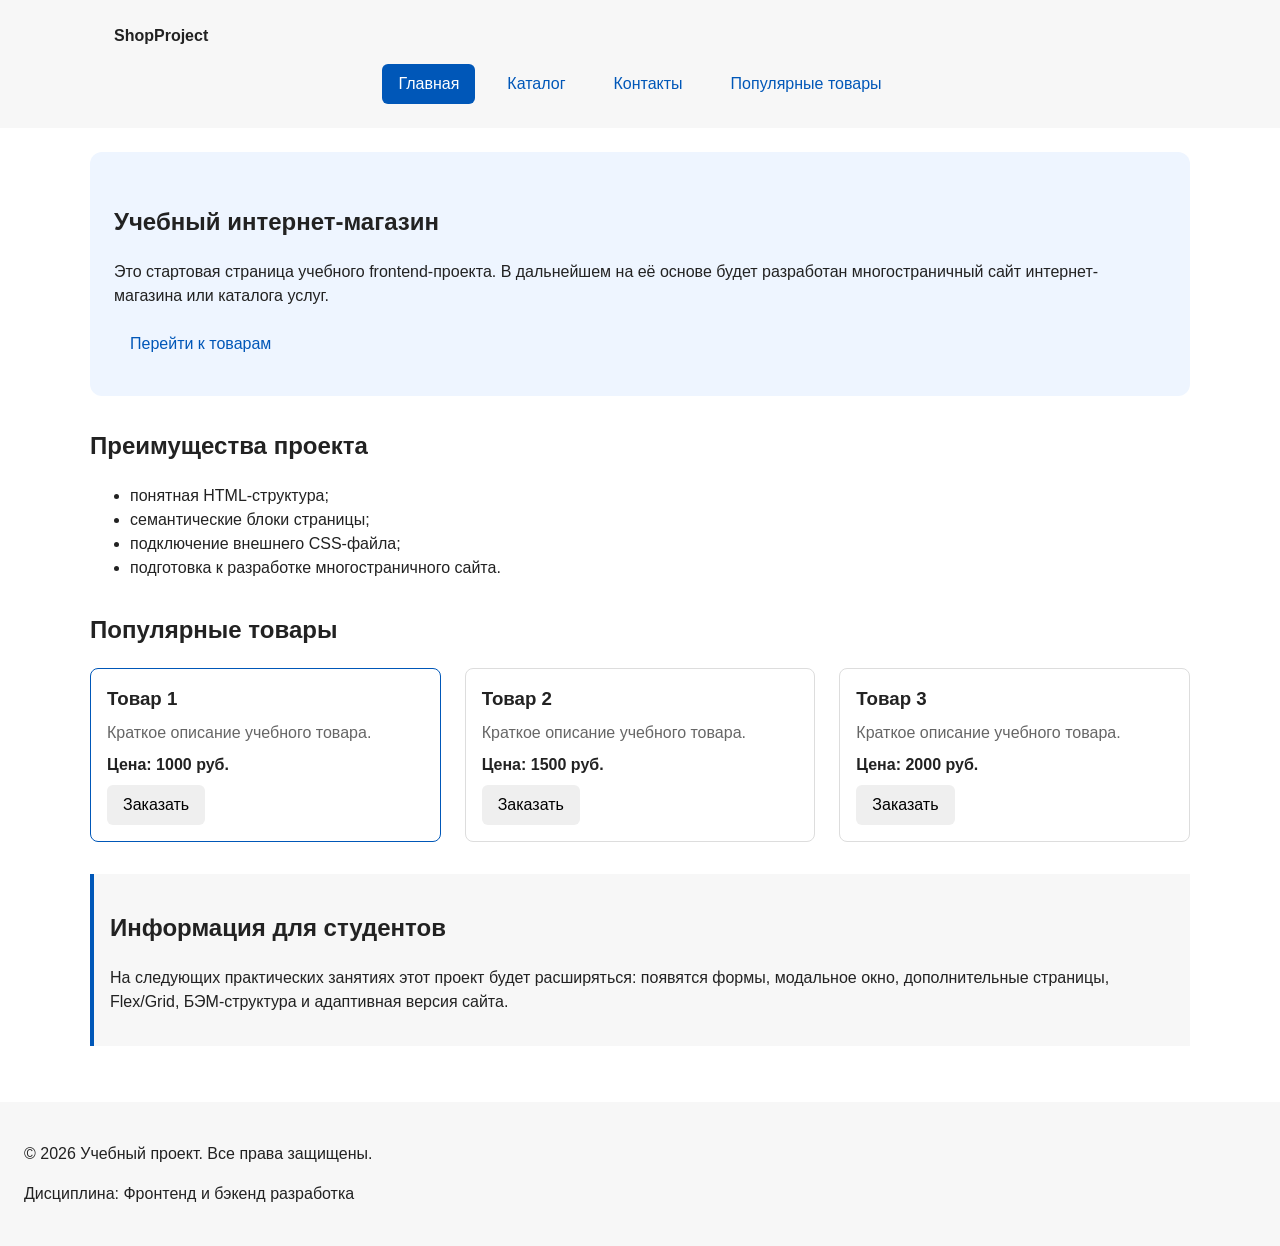
==== commit 541b0b62: "refactor: apply BEM naming to CSS classes" ====
--- a/index.html
+++ b/index.html
@@ -3,36 +3,37 @@
 <head>
   <meta charset="UTF-8">
   <meta name="viewport" content="width=device-width, initial-scale=1.0">
-  <meta property="og:type" content="website">
-  <meta property="og:title" content="Учебный интернет-магазин">
-  <meta property="og:description" content="Учебный frontend-проект интернет-магазина.">
-  <meta property="og:image" content="https://username.github.io/kr1-html-css-shop/images/preview.jpg">
-  <title>Каталог товаров</title>
+  <title>Учебный интернет-магазин</title>
   <link rel="stylesheet" href="css/style.css">
   <script src="js/main.js" defer></script>
 </head>
 <body>
-  <header>
-    <h1>Учебный интернет-магазин</h1>
-  </header>
-  <header>
-    <div class="site-header">
-      <a class="site-logo" href="index.html">ShopProject</a>
-
+  <header class="site-header">
+    <div class="site-header__inner">
+      <a class="site-header__logo" href="index.html">ShopProject</a>
       <nav class="site-nav" aria-label="Основная навигация">
         <ul class="site-nav__list">
-          <li><a href="index.html">Главная</a></li>
-          <li><a href="catalog.html">Каталог</a></li>
-          <li><a href="contacts.html">Контакты</a></li>
-          <li><a href="index.html#advantages">Преимущества</a></li>
-          <li><a href="index.html#popular">Популярные товары</a></li>
-          <li><a href="index.html#contacts">Обратная связь</a></li>
+          <li class="site-nav__item">
+            <a class="site-nav__link site-nav__link--active" href="index.html">
+              Главная
+            </a>
+          </li>
+          <li class="site-nav__item">
+            <a class="site-nav__link" href="catalog.html">Каталог</a>
+          </li>
+          <li class="site-nav__item">
+            <a class="site-nav__link" href="contacts.html">Контакты</a>
+          </li>
+          <li class="site-nav__item">
+            <a class="site-nav__link" href="index.html#popular">
+              Популярные товары
+            </a>
+          </li>
         </ul>
       </nav>
-
     </div>
   </header>
-  
+
   <main>
     <section class="hero">
       <h1>Учебный интернет-магазин</h1>
@@ -43,10 +44,9 @@
       </p>
       <a class="button" href="#popular">Перейти к товарам</a>
     </section>
-    
+
     <section class="section" id="advantages">
       <h2>Преимущества проекта</h2>
-
       <ul class="advantages-list">
         <li>понятная HTML-структура;</li>
         <li>семантические блоки страницы;</li>
@@ -57,32 +57,44 @@
 
     <section class="section" id="popular">
       <h2>Популярные товары</h2>
-
       <div class="products-grid">
+        <article class="product-card product-card--featured">
+          <h3 class="product-card__title">Товар 1</h3>
+          <p class="product-card__description">Краткое описание учебного товара.</p>
+          <p class="product-card__price">Цена: 1000 руб.</p>
+          <button
+            class="button product-card__button"
+            type="button"
+            data-product="Товар 1"
+          >
+            Заказать
+          </button>
+        </article>
         <article class="product-card">
-          <h3>Товар 1</h3>
-          <p>Краткое описание учебного товара.</p>
-          <p>Цена: 1000 руб.</p>
-          <button class="button product-card__button" type="button" data-product="Товар 1">Заказать</button>
-
+          <h3 class="product-card__title">Товар 2</h3>
+          <p class="product-card__description">Краткое описание учебного товара.</p>
+          <p class="product-card__price">Цена: 1500 руб.</p>
+          <button
+            class="button product-card__button"
+            type="button"
+            data-product="Товар 2"
+          >
+            Заказать
+          </button>
         </article>
-
         <article class="product-card">
-          <h3>Товар 2</h3>
-          <p>Краткое описание учебного товара.</p>
-          <p>Цена: 1500 руб.</p>
-          <button class="button product-card__button" type="button" data-product="Товар 1">Заказать</button>
-
+          <h3 class="product-card__title">Товар 3</h3>
+          <p class="product-card__description">Краткое описание учебного товара.</p>
+          <p class="product-card__price">Цена: 2000 руб.</p>
+          <button
+            class="button product-card__button"
+            type="button"
+            data-product="Товар 3"
+          >
+            Заказать
+          </button>
         </article>
-
-        <article class="product-card">
-          <h3>Товар 3</h3>
-          <p>Краткое описание учебного товара.</p>
-          <p>Цена: 2000 руб.</p>
-          <button class="button product-card__button" type="button" data-product="Товар 1">Заказать</button>
-
-        </article>
-      </div>>
+      </div>
     </section>
 
     <aside class="aside-info">
@@ -95,17 +107,20 @@
     </aside>
   </main>
 
-
+  <footer class="site-footer" id="contacts">
+    <p>&copy; 2026 Учебный проект. Все права защищены.</p>
+    <p>Дисциплина: Фронтенд и бэкенд разработка</p>
+  </footer>
 
   <dialog class="order-dialog" id="order-dialog" aria-labelledby="order-dialog-title">
-    <h2 id="order-dialog-title">Оформление заявки</h2>
-
+    <h2 class="order-dialog__title" id="order-dialog-title">Оформление заявки</h2>
     <form class="order-form" id="order-form" action="#" method="post" novalidate>
       <input id="selected-product" name="selected-product" type="hidden">
 
-      <div class="form-field">
-        <label for="order-name">Имя</label>
-        <input
+      <div class="order-form__field">
+        <label class="order-form__label" for="order-name">Имя</label>
+        <input
+          class="order-form__input"
           id="order-name"
           name="name"
           type="text"
@@ -116,9 +131,10 @@
         >
       </div>
 
-      <div class="form-field">
-        <label for="order-email">E-mail</label>
-        <input
+      <div class="order-form__field">
+        <label class="order-form__label" for="order-email">E-mail</label>
+        <input
+          class="order-form__input"
           id="order-email"
           name="email"
           type="email"
@@ -128,9 +144,10 @@
         >
       </div>
 
-      <div class="form-field">
-        <label for="order-phone">Телефон</label>
-        <input
+      <div class="order-form__field">
+        <label class="order-form__label" for="order-phone">Телефон</label>
+        <input
+          class="order-form__input"
           id="order-phone"
           name="phone"
           type="tel"
@@ -142,18 +159,19 @@
         <small>Формат: +7 (900) 000-00-00</small>
       </div>
 
-      <div class="form-field">
-        <label for="order-date">Дата связи</label>
-        <input
+      <div class="order-form__field">
+        <label class="order-form__label" for="order-date">Дата связи</label>
+        <input
+          class="order-form__input"
           id="order-date"
           name="date"
           type="date"
         >
       </div>
 
-      <div class="form-field">
-        <label for="order-topic">Тема заявки</label>
-        <select id="order-topic" name="topic" required>
+      <div class="order-form__field">
+        <label class="order-form__label" for="order-topic">Тема заявки</label>
+        <select class="order-form__select" id="order-topic" name="topic" required>
           <option value="">Выберите тему</option>
           <option value="product">Заказ товара</option>
           <option value="consultation">Консультация</option>
@@ -161,9 +179,10 @@
         </select>
       </div>
 
-      <div class="form-field">
-        <label for="order-comment">Комментарий</label>
+      <div class="order-form__field">
+        <label class="order-form__label" for="order-comment">Комментарий</label>
         <textarea
+          class="order-form__textarea"
           id="order-comment"
           name="comment"
           rows="4"
@@ -171,9 +190,10 @@
         ></textarea>
       </div>
 
-      <div class="form-field form-field--checkbox">
+      <div class="order-form__field">
         <label>
           <input
+            class="order-form__input"
             id="order-agreement"
             name="agreement"
             type="checkbox"
@@ -183,9 +203,13 @@
         </label>
       </div>
 
-      <div class="form-actions">
-        <button type="button" id="close-order-dialog">Закрыть</button>
-        <button type="submit">Отправить заявку</button>
+      <div class="order-form__actions">
+        <button class="button button--secondary" type="button" id="close-order-dialog">
+          Закрыть
+        </button>
+        <button class="button button--primary" type="submit">
+          Отправить заявку
+        </button>
       </div>
     </form>
   </dialog>
@@ -193,12 +217,5 @@
   <p class="success-message" id="success-message" hidden>
     Форма успешно отправлена!
   </p>
-
-
-  <footer id="contacts">
-    <p>&copy; 2026 Учебный проект. Все права защищены.</p>
-    <p>Дисциплина: Фронтенд и бэкенд разработка</p>
-  </footer>
-
 </body>
 </html>
--- a/css/style.css
+++ b/css/style.css
@@ -55,30 +55,12 @@
   background-color: var(--color-bg);
 }
 
-
-
-
-/*
-  Задаём внутренние отступы для основных областей страницы.
-  Это делает содержимое визуально отделённым от краёв окна браузера.
-*/
-header,
-main,
-footer {
+main {
   padding: var(--space-lg);
 }
-/*
-  Оформляем шапку страницы.
-  Пока используется простой светло-серый фон.
-*/
-header {
-  background-color: var(--color-surface);
-}
-/*
-  Оформляем подвал страницы тем же фоном,
-  чтобы визуально отделить его от основного содержимого.
-*/
-footer {
+
+.site-footer {
+  padding: var(--space-lg);
   background-color: var(--color-surface);
 }
 
@@ -100,26 +82,32 @@
   outline-offset: 3px;
 }
 
-
-/*
-  Ограничиваем ширину содержимого шапки,
-  чтобы оно не растягивалось слишком сильно на широких экранах.
-*/
+:target {
+  outline: 2px dashed var(--color-primary);
+  outline-offset: 4px;
+}
+
+
+/* ===============================
+   4. Шапка и навигация (этап 4)
+   =============================== */
+
 .site-header {
-  max-width: 1100px;
+  background-color: var(--color-surface);
+}
+
+.site-header__inner {
+  max-width: var(--container-width);
   margin: 0 auto;
-}
-/*
-  Оформляем текстовый логотип.
-*/
-.site-logo {
-  font-weight: bold;
+  padding: var(--space-lg);
+}
+
+.site-header__logo {
+  font-weight: 700;
+  color: var(--color-text);
   text-decoration: none;
-  color: #222222;
-}
-/*
-  Убираем стандартные отступы и маркеры списка навигации.
-*/
+}
+
 .site-nav__list {
   display: flex;
   flex-wrap: wrap;
@@ -131,16 +119,7 @@
   list-style: none;
 }
 
-/*
-  Добавляем расстояние между пунктами меню.
-*/
-.site-nav__list li {
-  margin-bottom: 8px;
-}
-/*
-  Оформляем ссылки меню.
-*/
-.site-nav__list a {
+.site-nav__link {
   display: inline-block;
   padding: var(--space-sm) var(--space-md);
   color: var(--color-primary);
@@ -148,27 +127,24 @@
   border-radius: var(--radius-sm);
 }
 
-.site-nav__list a:hover {
+.site-nav__link:hover {
   color: var(--color-white);
   background-color: var(--color-primary);
 }
 
-/*
-  При наведении мыши подчёркиваем ссылку.
-  Подробно состояния интерфейса будут рассмотрены в практической работе 1.7.
-*/
-.site-nav__list a:hover {
-  text-decoration: underline;
-}
-
-
-
-/*
-  Hero-блок — первый крупный блок страницы.
-  Он визуально отделяется от остальных разделов фоном и отступами.
-*/
-/* ===============================
-   4. Компоненты страницы
+.site-nav__link:focus-visible {
+  outline: 2px solid var(--color-primary);
+  outline-offset: 3px;
+}
+
+.site-nav__link--active {
+  color: var(--color-white);
+  background-color: var(--color-primary);
+}
+
+
+/* ===============================
+   5. Компоненты страницы
    =============================== */
 
 .hero {
@@ -188,208 +164,69 @@
   margin-top: 0;
 }
 
-/*
-  Убираем лишний верхний отступ у заголовков разделов.
-*/
-.section h2 {
-  margin-top: 0;
-}
-
-
-
-/*
-  Карточка товара — самостоятельный блок.
-  На следующих занятиях карточки будут доработаны и выстроены в сетку.
-*/
+.aside-info {
+  max-width: var(--container-width);
+  margin: 0 auto var(--space-xl);
+  padding: var(--space-md);
+  border-left: 4px solid var(--color-primary);
+  background-color: var(--color-surface);
+}
+
+
+/* ===============================
+   6. Карточка товара (этап 6)
+   =============================== */
+
 .product-card {
   display: flex;
   flex-direction: column;
   gap: var(--space-sm);
-  margin-bottom: 0;
   padding: var(--space-md);
   border: 1px solid var(--color-border);
   border-radius: var(--radius-md);
   background-color: var(--color-bg);
 }
 
-.product-card .button {
+.product-card:hover {
+  border-color: var(--color-primary);
+}
+
+.product-card--featured {
+  border-color: var(--color-primary);
+}
+
+.product-card--discount {
+  border-color: var(--color-danger);
+}
+
+.product-card__title {
+  margin: 0;
+  color: var(--color-text);
+}
+
+.product-card__description {
+  margin: 0;
+  color: var(--color-muted);
+}
+
+.product-card__price {
+  margin: 0;
+  font-weight: 700;
+}
+
+.product-card--discount .product-card__price {
+  color: var(--color-danger);
+}
+
+.product-card__button {
   margin-top: auto;
   align-self: flex-start;
 }
 
 
-.product-card:hover {
-  border-color: var(--color-primary);
-}
-
-.product-card h3 {
-  margin-top: 0;
-}
-
-
-
-/*
-  Пока это обычная ссылка, но визуально она оформляется как кнопка.
-*/
-.button {
-  display: inline-block;
-  padding: var(--space-sm) var(--space-md);
-  color: var(--color-white);
-  background-color: var(--color-primary);
-  text-decoration: none;
-  border: none;
-  border-radius: var(--radius-sm);
-  cursor: pointer;
-}
-
-.button:hover {
-  background-color: var(--color-primary-dark);
-}
-
-.button:focus-visible {
-  outline: 2px solid var(--color-primary);
-  outline-offset: 3px;
-}
-
-.button:disabled {
-  opacity: 0.6;
-  cursor: not-allowed;
-}
-
-/*
-  Дополнительный информационный блок.
-*/
-.aside-info {
-  max-width: var(--container-width);
-  margin: 0 auto var(--space-xl);
-  padding: var(--space-md);
-  border-left: 4px solid var(--color-primary);
-  background-color: var(--color-surface);
-}
-
-
-
-/*
-  Модальное окно.
-  Элемент dialog сам умеет открываться поверх страницы.
-*/
-.order-dialog {
-  width: min(100% - 32px, 560px);
-  padding: 24px;
-  border: none;
-  border-radius: 12px;
-}
-
-/*
-  Затемнение фона за модальным окном.
-*/
-/* ===============================
-   5. Форма и модальное окно
-   =============================== */
-
-.order-dialog {
-  width: min(100% - 32px, 560px);
-  padding: var(--space-lg);
-  border: none;
-  border-radius: var(--radius-lg);
-}
-
-.order-dialog::backdrop {
-  background-color: rgba(0, 0, 0, 0.5);
-}
-
-.form-field {
-  margin-bottom: var(--space-md);
-}
-
-.form-field label {
-  display: block;
-  margin-bottom: var(--space-xs);
-}
-
-.form-field input,
-.form-field select,
-.form-field textarea {
-  width: 100%;
-  padding: 10px 12px;
-  border: 1px solid var(--color-border);
-  border-radius: var(--radius-sm);
-  font: inherit;
-}
-
-.form-field input[type="checkbox"] {
-  width: auto;
-}
-
-.form-field small {
-  display: block;
-  margin-top: var(--space-xs);
-  color: var(--color-muted);
-}
-
-
-/*
-  Видимый фокус для клавиатурной навигации.
-*/
-.form-field input:hover,
-.form-field select:hover,
-.form-field textarea:hover {
-  border-color: var(--color-primary);
-}
-
-.form-field input:focus-visible,
-.form-field select:focus-visible,
-.form-field textarea:focus-visible,
-.form-actions button:focus-visible {
-  outline: 2px solid var(--color-primary);
-  outline-offset: 3px;
-}
-
-[aria-invalid="true"] {
-  border-color: var(--color-danger);
-}
-
-
-/*
-  Кнопки формы.
-*/
-.form-actions {
-  display: flex;
-  gap: 12px;
-  margin-top: 20px;
-}
-
-/*
-  Сообщение об успешной отправке.
-*/
-.success-message {
-  max-width: var(--container-width);
-  margin: var(--space-lg) auto;
-  padding: var(--space-md);
-  border-left: 4px solid var(--color-success);
-  background-color: var(--color-success-bg);
-}
-
-.breadcrumbs {
-  max-width: var(--container-width);
-  margin: 0 auto var(--space-md);
-  font-size: 14px;
-  color: var(--color-muted);
-}
-
-.breadcrumbs a {
-  color: var(--color-primary);
-}
-
-.breadcrumbs span::before {
-  content: " / ";
-  color: var(--color-muted);
-}
-
-:target {
-  outline: 2px dashed var(--color-primary);
-  outline-offset: 4px;
-}
+/* ===============================
+   7. Сетка товаров (этап 7)
+   =============================== */
 
 .products-grid {
   display: grid;
@@ -397,6 +234,31 @@
   gap: var(--space-lg);
 }
 
+
+/* ===============================
+   8. Хлебные крошки (этап 8)
+   =============================== */
+
+.breadcrumbs {
+  max-width: var(--container-width);
+  margin: 0 auto var(--space-md);
+  font-size: 14px;
+  color: var(--color-muted);
+}
+
+.breadcrumbs__link {
+  color: var(--color-primary);
+}
+
+.breadcrumbs__current::before {
+  content: " / ";
+  color: var(--color-muted);
+}
+
+
+/* ===============================
+   9. Каталог
+   =============================== */
 
 .catalog-layout {
   max-width: var(--container-width);
@@ -449,52 +311,137 @@
 }
 
 
-.catalog-layout {
-  max-width: var(--container-width);
-  margin: 0 auto var(--space-xl);
-  display: grid;
-  grid-template-columns: 260px 1fr;
-  grid-template-areas: "filters products";
-  gap: var(--space-lg);
-}
-
-.catalog-filters {
-  grid-area: filters;
-  padding: var(--space-md);
-  border: 1px solid var(--color-border);
-  border-radius: var(--radius-md);
-  background-color: var(--color-surface);
-}
-
-.catalog-products {
-  grid-area: products;
-}
-
-.filters-form {
-  display: grid;
-  gap: var(--space-md);
-}
-
-.filters-form fieldset {
-  margin: 0;
-  padding: var(--space-md);
-  border: 1px solid var(--color-border);
-  border-radius: var(--radius-sm);
-}
-
-.filters-form legend {
-  font-weight: 700;
-}
-
-.filters-form label {
+/* ===============================
+   10. Форма заявки (этап 10)
+   =============================== */
+
+.order-form__field {
+  margin-bottom: var(--space-md);
+}
+
+.order-form__label {
   display: block;
-  margin-bottom: var(--space-sm);
-}
-
-.filters-form input[type="number"] {
+  margin-bottom: var(--space-xs);
+}
+
+.order-form__input,
+.order-form__select,
+.order-form__textarea {
   width: 100%;
-  padding: 8px 10px;
+  padding: 10px 12px;
   border: 1px solid var(--color-border);
   border-radius: var(--radius-sm);
   font: inherit;
 }
+
+.order-form__input:hover,
+.order-form__select:hover,
+.order-form__textarea:hover {
+  border-color: var(--color-primary);
+}
+
+.order-form__input:focus-visible,
+.order-form__select:focus-visible,
+.order-form__textarea:focus-visible {
+  outline: 2px solid var(--color-primary);
+  outline-offset: 3px;
+}
+
+.order-form__actions {
+  display: flex;
+  gap: var(--space-md);
+  margin-top: var(--space-lg);
+}
+
+.order-form__input[type="checkbox"] {
+  width: auto;
+}
+
+.order-form__field small {
+  display: block;
+  margin-top: var(--space-xs);
+  color: var(--color-muted);
+}
+
+[aria-invalid="true"] {
+  border-color: var(--color-danger);
+}
+
+
+/* ===============================
+   11. Модальное окно (этап 11)
+   =============================== */
+
+.order-dialog {
+  width: min(100% - 32px, 560px);
+  padding: var(--space-lg);
+  border: none;
+  border-radius: var(--radius-lg);
+}
+
+.order-dialog::backdrop {
+  background-color: rgba(0, 0, 0, 0.5);
+}
+
+.order-dialog__title {
+  margin-top: 0;
+}
+
+
+/* ===============================
+   12. Кнопки (этап 12)
+   =============================== */
+
+.button {
+  display: inline-block;
+  padding: var(--space-sm) var(--space-md);
+  border: none;
+  border-radius: var(--radius-sm);
+  font: inherit;
+  text-decoration: none;
+  cursor: pointer;
+}
+
+.button--primary {
+  color: var(--color-white);
+  background-color: var(--color-primary);
+}
+
+.button--primary:hover {
+  background-color: var(--color-primary-dark);
+}
+
+.button--secondary {
+  color: var(--color-primary);
+  background-color: transparent;
+  border: 1px solid var(--color-primary);
+}
+
+.button--secondary:hover {
+  color: var(--color-white);
+  background-color: var(--color-primary);
+}
+
+.button:focus-visible {
+  outline: 2px solid var(--color-primary);
+  outline-offset: 3px;
+}
+
+.button:disabled,
+.button--disabled {
+  opacity: 0.6;
+  cursor: not-allowed;
+}
+
+
+/* ===============================
+   13. Сообщение об отправке
+   =============================== */
+
+.success-message {
+  max-width: var(--container-width);
+  margin: var(--space-lg) auto;
+  padding: var(--space-md);
+  border-left: 4px solid var(--color-success);
+  background-color: var(--color-success-bg);
+}
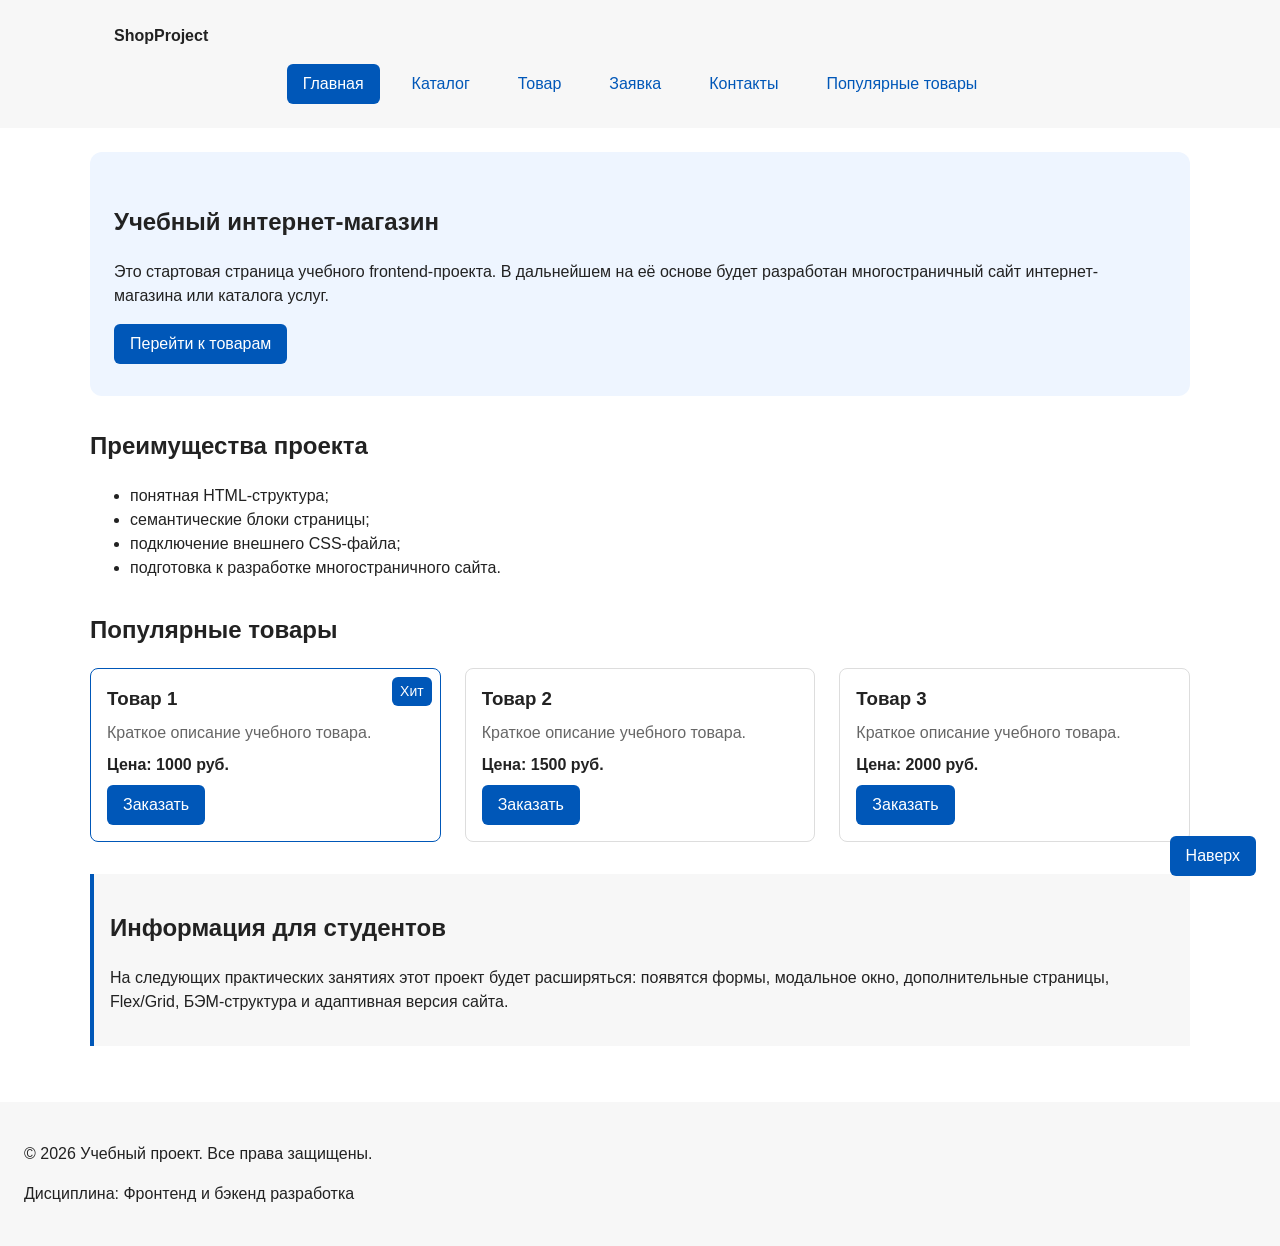
==== commit 723b36b2: "fix: prepare HTML CSS project for submission Co-Authored-By: Claude Opus 5.5 <noreply@anthropic.com>" ====
--- a/index.html
+++ b/index.html
@@ -3,6 +3,7 @@
 <head>
   <meta charset="UTF-8">
   <meta name="viewport" content="width=device-width, initial-scale=1.0">
+  <meta name="description" content="Главная страница учебного интернет-магазина.">
   <title>Учебный интернет-магазин</title>
   <link rel="stylesheet" href="css/style.css">
   <script src="js/main.js" defer></script>
@@ -22,6 +23,12 @@
             <a class="site-nav__link" href="catalog.html">Каталог</a>
           </li>
           <li class="site-nav__item">
+            <a class="site-nav__link" href="product.html">Товар</a>
+          </li>
+          <li class="site-nav__item">
+            <a class="site-nav__link" href="order.html">Заявка</a>
+          </li>
+          <li class="site-nav__item">
             <a class="site-nav__link" href="contacts.html">Контакты</a>
           </li>
           <li class="site-nav__item">
@@ -42,7 +49,7 @@
         В дальнейшем на её основе будет разработан многостраничный сайт
         интернет-магазина или каталога услуг.
       </p>
-      <a class="button" href="#popular">Перейти к товарам</a>
+      <a class="button button--primary" href="#popular">Перейти к товарам</a>
     </section>
 
     <section class="section" id="advantages">
@@ -59,11 +66,12 @@
       <h2>Популярные товары</h2>
       <div class="products-grid">
         <article class="product-card product-card--featured">
+          <span class="product-card__badge">Хит</span>
           <h3 class="product-card__title">Товар 1</h3>
           <p class="product-card__description">Краткое описание учебного товара.</p>
           <p class="product-card__price">Цена: 1000 руб.</p>
           <button
-            class="button product-card__button"
+            class="button button--primary product-card__button"
             type="button"
             data-product="Товар 1"
           >
@@ -75,7 +83,7 @@
           <p class="product-card__description">Краткое описание учебного товара.</p>
           <p class="product-card__price">Цена: 1500 руб.</p>
           <button
-            class="button product-card__button"
+            class="button button--primary product-card__button"
             type="button"
             data-product="Товар 2"
           >
@@ -87,7 +95,7 @@
           <p class="product-card__description">Краткое описание учебного товара.</p>
           <p class="product-card__price">Цена: 2000 руб.</p>
           <button
-            class="button product-card__button"
+            class="button button--primary product-card__button"
             type="button"
             data-product="Товар 3"
           >
@@ -217,5 +225,7 @@
   <p class="success-message" id="success-message" hidden>
     Форма успешно отправлена!
   </p>
+
+  <a class="scroll-top" href="#">Наверх</a>
 </body>
 </html>
--- a/css/style.css
+++ b/css/style.css
@@ -178,6 +178,7 @@
    =============================== */
 
 .product-card {
+  position: relative;
   display: flex;
   flex-direction: column;
   gap: var(--space-sm);
@@ -223,6 +224,21 @@
   align-self: flex-start;
 }
 
+.product-card__badge {
+  position: absolute;
+  top: var(--space-sm);
+  right: var(--space-sm);
+  padding: 4px 8px;
+  font-size: 14px;
+  color: var(--color-white);
+  background-color: var(--color-primary);
+  border-radius: var(--radius-sm);
+}
+
+.product-card--discount .product-card__badge {
+  background-color: var(--color-danger);
+}
+
 
 /* ===============================
    7. Сетка товаров (этап 7)
@@ -271,6 +287,9 @@
 
 .catalog-filters {
   grid-area: filters;
+  position: sticky;
+  top: var(--space-md);
+  align-self: start;
   padding: var(--space-md);
   border: 1px solid var(--color-border);
   border-radius: var(--radius-md);
@@ -308,6 +327,62 @@
   border: 1px solid var(--color-border);
   border-radius: var(--radius-sm);
   font: inherit;
+}
+
+
+/* ===============================
+   9.1. Страница товара
+   =============================== */
+
+.product {
+  max-width: var(--container-width);
+  margin: 0 auto var(--space-xl);
+  display: grid;
+  grid-template-columns: 1fr 1fr;
+  gap: var(--space-lg);
+  align-items: start;
+}
+
+.product__image {
+  display: block;
+  width: 100%;
+  height: auto;
+  border-radius: var(--radius-md);
+}
+
+.product__title {
+  margin-top: 0;
+}
+
+.product__description {
+  color: var(--color-muted);
+}
+
+.product__price {
+  font-size: 20px;
+  font-weight: 700;
+}
+
+.product-table {
+  width: 100%;
+  border-collapse: collapse;
+}
+
+.product-table caption {
+  margin-bottom: var(--space-sm);
+  font-weight: 700;
+  text-align: left;
+}
+
+.product-table th,
+.product-table td {
+  padding: var(--space-sm) var(--space-md);
+  border: 1px solid var(--color-border);
+  text-align: left;
+}
+
+.product-table th {
+  background-color: var(--color-surface);
 }
 
 
@@ -444,4 +519,31 @@
   padding: var(--space-md);
   border-left: 4px solid var(--color-success);
   background-color: var(--color-success-bg);
-}+}
+
+
+/* ===============================
+   14. Кнопка «Наверх»
+   =============================== */
+
+.scroll-top {
+  position: fixed;
+  right: var(--space-lg);
+  bottom: var(--space-lg);
+  z-index: 10;
+  padding: var(--space-sm) var(--space-md);
+  color: var(--color-white);
+  background-color: var(--color-primary);
+  border-radius: var(--radius-sm);
+  text-decoration: none;
+}
+
+.scroll-top:hover {
+  color: var(--color-white);
+  background-color: var(--color-primary-dark);
+}
+
+.scroll-top:focus-visible {
+  outline: 2px solid var(--color-primary);
+  outline-offset: 3px;
+}
